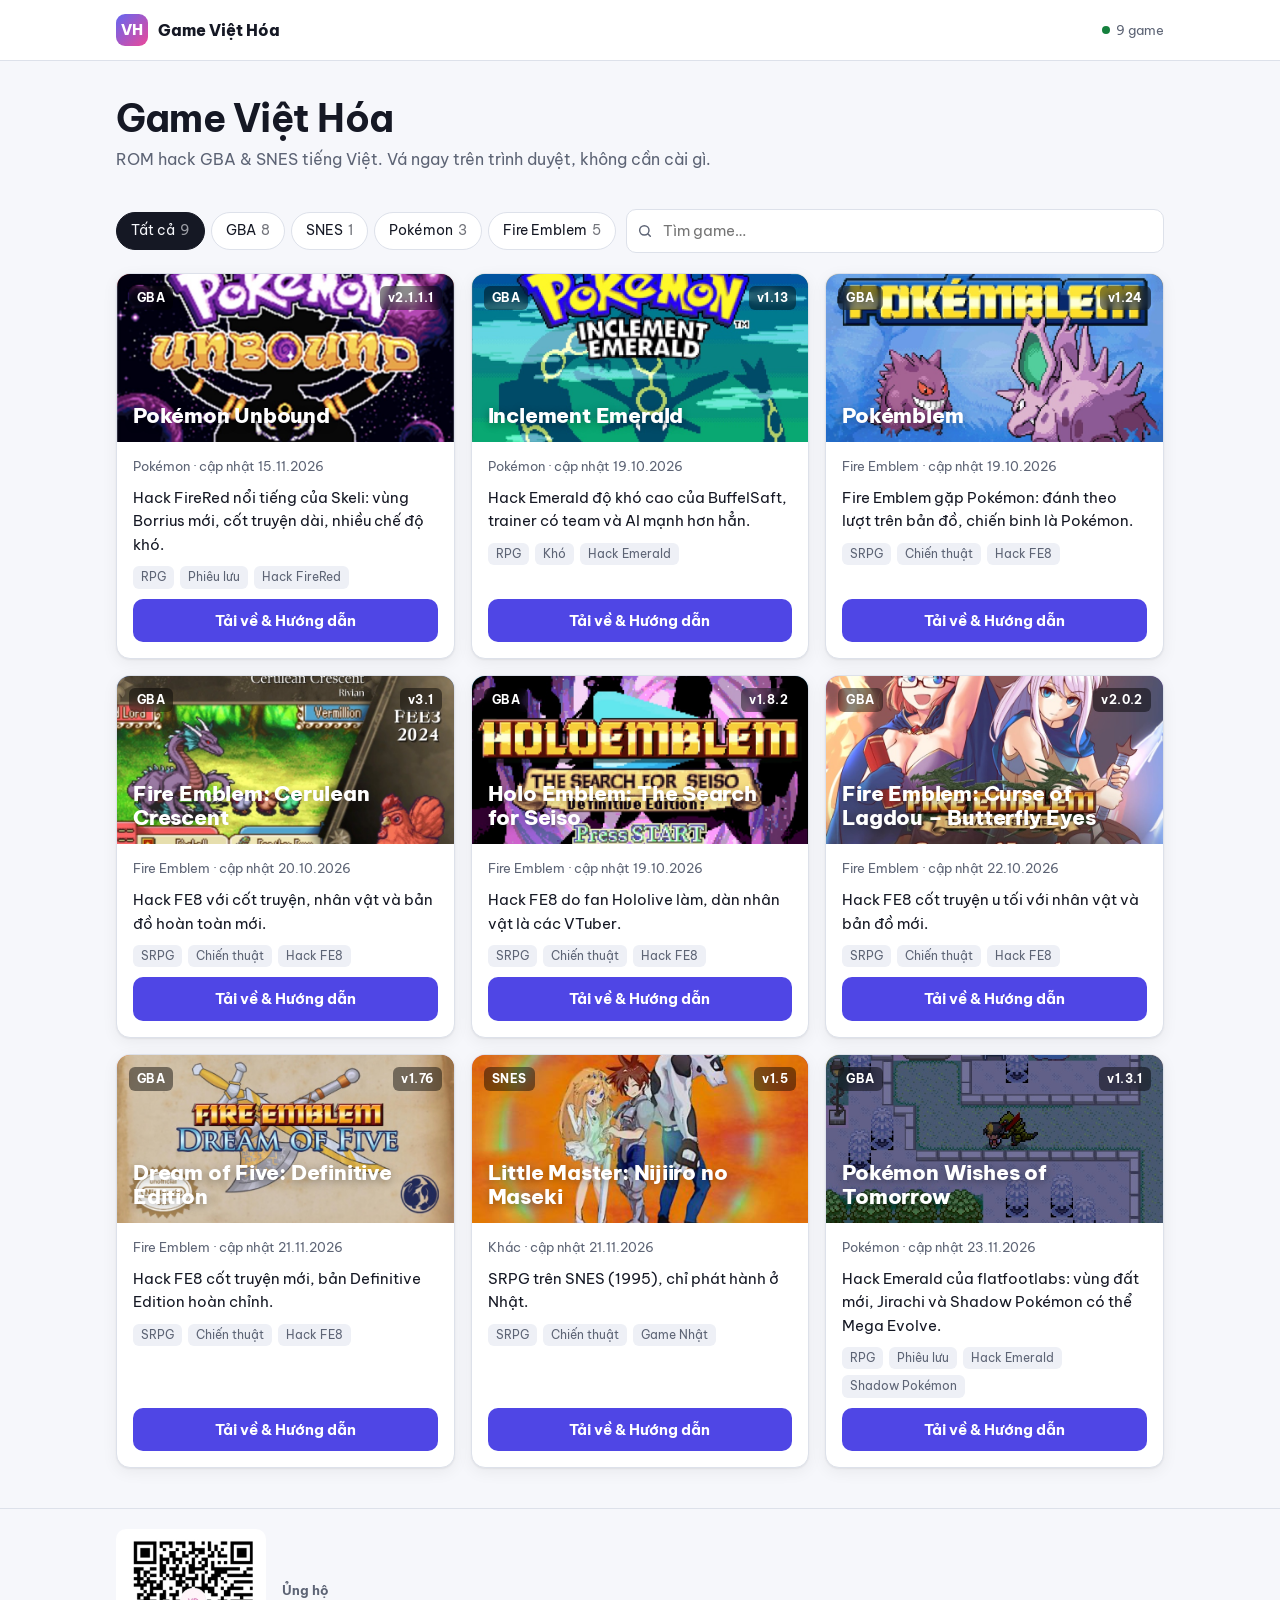
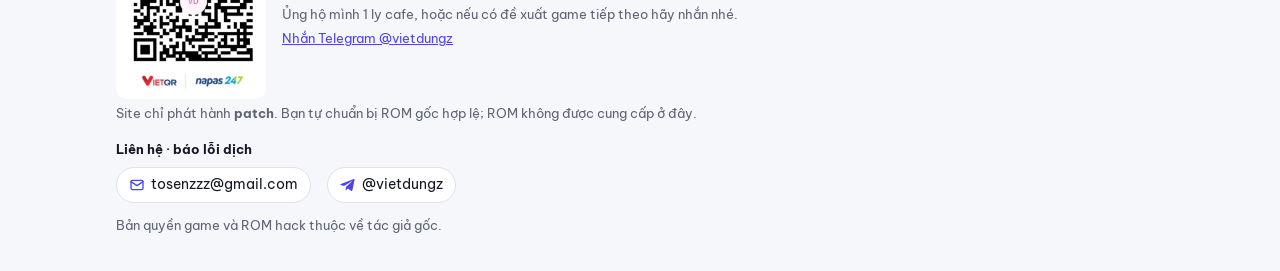
==== index.html @ 2514d807 "Wishes of Tomorrow: sửa crash (con trỏ dữ liệu bị repoint nhầm)" ====
<!doctype html>
<html lang="vi">
<head>
<meta charset="utf-8">
<meta name="viewport" content="width=device-width, initial-scale=1">
<title>Game Việt Hóa — ROM hack tiếng Việt</title>
<meta name="description" content="ROM hack GBA &amp; SNES tiếng Việt. Vá ngay trên trình duyệt, không cần cài gì.">
<meta property="og:title" content="Game Việt Hóa — ROM hack tiếng Việt">
<meta property="og:description" content="ROM hack GBA &amp; SNES tiếng Việt. Vá ngay trên trình duyệt, không cần cài gì.">
<link rel="preconnect" href="https://fonts.googleapis.com">
<link rel="preconnect" href="https://fonts.gstatic.com" crossorigin>
<link href="https://fonts.googleapis.com/css2?family=Be+Vietnam+Pro:wght@400;600;700;800&display=swap" rel="stylesheet">
<link rel="stylesheet" href="assets/style.css">
<link rel="icon" href="data:image/svg+xml,<svg xmlns='http://www.w3.org/2000/svg' viewBox='0 0 32 32'><rect width='32' height='32' rx='8' fill='%236366f1'/><text x='16' y='22' font-size='16' font-family='sans-serif' font-weight='800' fill='white' text-anchor='middle'>VH</text></svg>">
</head>
<body>
<header class="top"><div class="wrap">
  <a class="brand" href="./"><span class="logo">VH</span>Game Việt Hóa</a>
  <span class="spacer"></span>
  <span class="pill">9 game</span>
</div></header>
<main class="wrap">
<section class="hero"><h1>Game Việt Hóa</h1><p>ROM hack GBA &amp; SNES tiếng Việt. Vá ngay trên trình duyệt, không cần cài gì.</p></section>
<div class="bar-tools">
  <div class="tabs" role="tablist"><button class="tab" role="tab" data-filter="all">Tất cả <span>9</span></button><button class="tab" role="tab" data-filter="GBA">GBA <span>8</span></button><button class="tab" role="tab" data-filter="SNES">SNES <span>1</span></button><button class="tab" role="tab" data-filter="Pokémon">Pokémon <span>3</span></button><button class="tab" role="tab" data-filter="Fire Emblem">Fire Emblem <span>5</span></button></div>
  <label class="search"><svg width="16" height="16" viewBox="0 0 24 24" fill="none" stroke="currentColor" stroke-width="2.2" stroke-linecap="round"><circle cx="11" cy="11" r="7"/><path d="m20 20-3.5-3.5"/></svg><input id="q" type="search" placeholder="Tìm game…" aria-label="Tìm game"></label>
</div>
<div class="grid"><a class="card" href="game/pokemon-unbound/" data-group="GBA Pokémon" data-search="Pokémon Unbound Pokémon GBA RPG Phiêu lưu Hack FireRed">
  <div class="cover  has-img" style="--c1:#e8453c;--c2:#7a1f1b">
  <img src="assets/covers/pokemon-unbound.jpg" alt="" loading="lazy">
  <span class="badge">GBA</span><span class="badge r">v2.1.1.1</span>
  <div class="t">Pokémon Unbound</div>
</div>
  <div class="body">
    <div class="meta">Pokémon · cập nhật 15.11.2026</div>
    <p>Hack FireRed nổi tiếng của Skeli: vùng Borrius mới, cốt truyện dài, nhiều chế độ khó.</p>
    <div class="tags"><span>RPG</span><span>Phiêu lưu</span><span>Hack FireRed</span></div>
    <span class="btn">Tải về &amp; Hướng dẫn</span>
  </div>
</a>
<a class="card" href="game/inclement-emerald/" data-group="GBA Pokémon" data-search="Inclement Emerald Pokémon GBA RPG Khó Hack Emerald">
  <div class="cover  has-img" style="--c1:#2fa86b;--c2:#124a31">
  <img src="assets/covers/inclement-emerald.jpg" alt="" loading="lazy">
  <span class="badge">GBA</span><span class="badge r">v1.13</span>
  <div class="t">Inclement Emerald</div>
</div>
  <div class="body">
    <div class="meta">Pokémon · cập nhật 19.10.2026</div>
    <p>Hack Emerald độ khó cao của BuffelSaft, trainer có team và AI mạnh hơn hẳn.</p>
    <div class="tags"><span>RPG</span><span>Khó</span><span>Hack Emerald</span></div>
    <span class="btn">Tải về &amp; Hướng dẫn</span>
  </div>
</a>
<a class="card" href="game/pokemblem/" data-group="GBA Fire Emblem" data-search="Pokémblem Fire Emblem GBA SRPG Chiến thuật Hack FE8">
  <div class="cover  has-img" style="--c1:#f0b429;--c2:#7a4f00">
  <img src="assets/covers/pokemblem.jpg" alt="" loading="lazy">
  <span class="badge">GBA</span><span class="badge r">v1.24</span>
  <div class="t">Pokémblem</div>
</div>
  <div class="body">
    <div class="meta">Fire Emblem · cập nhật 19.10.2026</div>
    <p>Fire Emblem gặp Pokémon: đánh theo lượt trên bản đồ, chiến binh là Pokémon.</p>
    <div class="tags"><span>SRPG</span><span>Chiến thuật</span><span>Hack FE8</span></div>
    <span class="btn">Tải về &amp; Hướng dẫn</span>
  </div>
</a>
<a class="card" href="game/cerulean-crescent/" data-group="GBA Fire Emblem" data-search="Fire Emblem: Cerulean Crescent Fire Emblem GBA SRPG Chiến thuật Hack FE8">
  <div class="cover  has-img" style="--c1:#3b82f6;--c2:#16316b">
  <img src="assets/covers/cerulean-crescent.jpg" alt="" loading="lazy">
  <span class="badge">GBA</span><span class="badge r">v3.1</span>
  <div class="t">Fire Emblem: Cerulean Crescent</div>
</div>
  <div class="body">
    <div class="meta">Fire Emblem · cập nhật 20.10.2026</div>
    <p>Hack FE8 với cốt truyện, nhân vật và bản đồ hoàn toàn mới.</p>
    <div class="tags"><span>SRPG</span><span>Chiến thuật</span><span>Hack FE8</span></div>
    <span class="btn">Tải về &amp; Hướng dẫn</span>
  </div>
</a>
<a class="card" href="game/holo-emblem/" data-group="GBA Fire Emblem" data-search="Holo Emblem: The Search for Seiso Fire Emblem GBA SRPG Chiến thuật Hack FE8">
  <div class="cover  has-img" style="--c1:#38bdf8;--c2:#0e4a66">
  <img src="assets/covers/holo-emblem.jpg" alt="" loading="lazy">
  <span class="badge">GBA</span><span class="badge r">v1.8.2</span>
  <div class="t">Holo Emblem: The Search for Seiso</div>
</div>
  <div class="body">
    <div class="meta">Fire Emblem · cập nhật 19.10.2026</div>
    <p>Hack FE8 do fan Hololive làm, dàn nhân vật là các VTuber.</p>
    <div class="tags"><span>SRPG</span><span>Chiến thuật</span><span>Hack FE8</span></div>
    <span class="btn">Tải về &amp; Hướng dẫn</span>
  </div>
</a>
<a class="card" href="game/curse-of-lagdou/" data-group="GBA Fire Emblem" data-search="Fire Emblem: Curse of Lagdou – Butterfly Eyes Fire Emblem GBA SRPG Chiến thuật Hack FE8">
  <div class="cover  has-img" style="--c1:#a855f7;--c2:#45156b">
  <img src="assets/covers/curse-of-lagdou.jpg" alt="" loading="lazy">
  <span class="badge">GBA</span><span class="badge r">v2.0.2</span>
  <div class="t">Fire Emblem: Curse of Lagdou – Butterfly Eyes</div>
</div>
  <div class="body">
    <div class="meta">Fire Emblem · cập nhật 22.10.2026</div>
    <p>Hack FE8 cốt truyện u tối với nhân vật và bản đồ mới.</p>
    <div class="tags"><span>SRPG</span><span>Chiến thuật</span><span>Hack FE8</span></div>
    <span class="btn">Tải về &amp; Hướng dẫn</span>
  </div>
</a>
<a class="card" href="game/dream-of-five/" data-group="GBA Fire Emblem" data-search="Dream of Five: Definitive Edition Fire Emblem GBA SRPG Chiến thuật Hack FE8">
  <div class="cover  has-img" style="--c1:#f97316;--c2:#6b2a06">
  <img src="assets/covers/dream-of-five.jpg" alt="" loading="lazy">
  <span class="badge">GBA</span><span class="badge r">v1.76</span>
  <div class="t">Dream of Five: Definitive Edition</div>
</div>
  <div class="body">
    <div class="meta">Fire Emblem · cập nhật 21.11.2026</div>
    <p>Hack FE8 cốt truyện mới, bản Definitive Edition hoàn chỉnh.</p>
    <div class="tags"><span>SRPG</span><span>Chiến thuật</span><span>Hack FE8</span></div>
    <span class="btn">Tải về &amp; Hướng dẫn</span>
  </div>
</a>
<a class="card" href="game/little-master/" data-group="SNES Khác" data-search="Little Master: Nijiiro no Maseki Khác SNES SRPG Chiến thuật Game Nhật">
  <div class="cover  has-img" style="--c1:#ec4899;--c2:#6b1640">
  <img src="assets/covers/little-master.jpg" alt="" loading="lazy">
  <span class="badge">SNES</span><span class="badge r">v1.5</span>
  <div class="t">Little Master: Nijiiro no Maseki</div>
</div>
  <div class="body">
    <div class="meta">Khác · cập nhật 21.11.2026</div>
    <p>SRPG trên SNES (1995), chỉ phát hành ở Nhật.</p>
    <div class="tags"><span>SRPG</span><span>Chiến thuật</span><span>Game Nhật</span></div>
    <span class="btn">Tải về &amp; Hướng dẫn</span>
  </div>
</a>
<a class="card" href="game/wishes-of-tomorrow/" data-group="GBA Pokémon" data-search="Pokémon Wishes of Tomorrow Pokémon GBA RPG Phiêu lưu Hack Emerald Shadow Pokémon">
  <div class="cover  has-img" style="--c1:#f5b301;--c2:#4b2a7a">
  <img src="assets/covers/wishes-of-tomorrow.jpg" alt="" loading="lazy">
  <span class="badge">GBA</span><span class="badge r">v1.3.1</span>
  <div class="t">Pokémon Wishes of Tomorrow</div>
</div>
  <div class="body">
    <div class="meta">Pokémon · cập nhật 23.11.2026</div>
    <p>Hack Emerald của flatfootlabs: vùng đất mới, Jirachi và Shadow Pokémon có thể Mega Evolve.</p>
    <div class="tags"><span>RPG</span><span>Phiêu lưu</span><span>Hack Emerald</span><span>Shadow Pokémon</span></div>
    <span class="btn">Tải về &amp; Hướng dẫn</span>
  </div>
</a></div>
<p id="empty" hidden>Không có game nào khớp.</p>
</main>
<footer><div class="wrap">
  <div class="donate "><img src="assets/qr.png" alt="Mã QR ủng hộ"><div><p><b>Ủng hộ</b></p><p>Ủng hộ mình 1 ly cafe, hoặc nếu có đề xuất game tiếp theo hãy nhắn nhé.</p><p><a href="https://t.me/vietdungz" target="_blank" rel="noopener">Nhắn Telegram @vietdungz</a></p></div></div>
  <p>Site chỉ phát hành <b>patch</b>. Bạn tự chuẩn bị ROM gốc hợp lệ; ROM không được cung cấp ở đây.</p>
  <div class="contact"><b>Liên hệ · báo lỗi dịch</b>
    <a href="mailto:tosenzzz@gmail.com"><svg width="16" height="16" viewBox="0 0 24 24" fill="none" stroke="currentColor" stroke-width="2" stroke-linecap="round" stroke-linejoin="round"><rect x="3" y="5" width="18" height="14" rx="2"/><path d="m3 7 9 6 9-6"/></svg>tosenzzz@gmail.com</a>
    <a href="https://t.me/vietdungz" target="_blank" rel="noopener"><svg width="16" height="16" viewBox="0 0 24 24" fill="currentColor"><path d="M21.9 4.3 18.6 20c-.2 1.1-.9 1.4-1.8.9l-5-3.7-2.4 2.3c-.3.3-.5.5-1 .5l.4-5.1 9.3-8.4c.4-.4-.1-.6-.6-.2L6 13.5 1.1 12c-1.1-.3-1.1-1.1.2-1.6L20.6 3c.9-.3 1.7.2 1.3 1.3z"/></svg>@vietdungz</a>
  </div>
  <p>Bản quyền game và ROM hack thuộc về tác giả gốc.</p>
</div></footer>
<script src="assets/home.js"></script>
</body>
</html>
---- assets/style.css ----
:root {
  --bg: #f6f7fb; --surface: #ffffff; --surface-2: #eef0f6; --text: #151824; --muted: #5d6475;
  --line: #dde1ea; --accent: #4f46e5; --accent-text: #ffffff; --ok: #15803d; --err: #b91c1c;
  --shadow: 0 1px 2px rgb(0 0 0 / .06), 0 4px 16px rgb(0 0 0 / .06);
  color-scheme: light;
}
@media (prefers-color-scheme: dark) {
  :root:not([data-theme="light"]) {
    --bg: #0e1016; --surface: #171a23; --surface-2: #1f2330; --text: #e9ebf2; --muted: #9aa1b2;
    --line: #2a2f3d; --accent: #818cf8; --accent-text: #0e1016; --ok: #4ade80; --err: #f87171;
    --shadow: 0 1px 2px rgb(0 0 0 / .4), 0 6px 20px rgb(0 0 0 / .3);
    color-scheme: dark;
  }
}
:root[data-theme="dark"] {
  --bg: #0e1016; --surface: #171a23; --surface-2: #1f2330; --text: #e9ebf2; --muted: #9aa1b2;
  --line: #2a2f3d; --accent: #818cf8; --accent-text: #0e1016; --ok: #4ade80; --err: #f87171;
  --shadow: 0 1px 2px rgb(0 0 0 / .4), 0 6px 20px rgb(0 0 0 / .3);
  color-scheme: dark;
}

* { box-sizing: border-box; }
html { -webkit-text-size-adjust: 100%; }
body {
  margin: 0; background: var(--bg); color: var(--text);
  font: 16px/1.55 "Be Vietnam Pro", system-ui, -apple-system, "Segoe UI", Roboto, sans-serif;
}
a { color: var(--accent); }
code { font: .85em ui-monospace, SFMono-Regular, Menlo, monospace; background: var(--surface-2); padding: .1em .35em; border-radius: 4px; word-break: break-all; }
.wrap { max-width: 1080px; margin: 0 auto; padding: 0 16px; }

/* Header */
.top { border-bottom: 1px solid var(--line); background: var(--surface); }
.top .wrap { display: flex; align-items: center; gap: 12px; min-height: 60px; }
.brand { display: flex; align-items: center; gap: 10px; color: var(--text); text-decoration: none; font-weight: 800; letter-spacing: -.01em; }
.logo { width: 32px; height: 32px; border-radius: 9px; background: linear-gradient(135deg, #6366f1, #ec4899); display: grid; place-items: center; color: #fff; font-size: 15px; font-weight: 800; }
.top .spacer { flex: 1; }
.pill { display: inline-flex; align-items: center; gap: 6px; font-size: 13px; color: var(--muted); }
.pill::before { content: ""; width: 8px; height: 8px; border-radius: 50%; background: var(--ok); }

/* Hero */
.hero { padding: 36px 0 20px; }
.hero h1 { margin: 0 0 6px; font-size: clamp(26px, 5vw, 38px); line-height: 1.15; letter-spacing: -.02em; }
.hero p { margin: 0; color: var(--muted); max-width: 640px; }

/* Toolbar */
.bar-tools { display: flex; flex-wrap: wrap; gap: 10px; align-items: center; margin: 18px 0 20px; }
.tabs { display: flex; gap: 6px; flex-wrap: wrap; }
.tab {
  border: 1px solid var(--line); background: var(--surface); color: var(--text);
  padding: 7px 14px; border-radius: 999px; font: inherit; font-size: 14px; cursor: pointer;
}
.tab[aria-selected="true"] { background: var(--text); color: var(--bg); border-color: var(--text); }
.tab span { opacity: .6; margin-left: 2px; }
.search { flex: 1 1 220px; position: relative; }
.search input {
  width: 100%; border: 1px solid var(--line); background: var(--surface); color: var(--text);
  padding: 9px 12px 9px 36px; border-radius: 10px; font: inherit; font-size: 15px;
}
.search svg { position: absolute; left: 11px; top: 50%; transform: translateY(-50%); color: var(--muted); }

/* Grid */
.grid { display: grid; grid-template-columns: repeat(auto-fill, minmax(290px, 1fr)); gap: 16px; padding-bottom: 40px; }
.card {
  display: flex; flex-direction: column; background: var(--surface); border: 1px solid var(--line);
  border-radius: 14px; overflow: hidden; box-shadow: var(--shadow); color: inherit; text-decoration: none;
  transition: transform .15s ease, box-shadow .15s ease;
}
.card:hover { transform: translateY(-2px); }
.card[hidden] { display: none; }
.cover {
  position: relative; aspect-ratio: 16 / 8; padding: 14px 16px; display: flex; flex-direction: column; justify-content: flex-end;
  background: linear-gradient(135deg, var(--c1), var(--c2)); color: #fff; overflow: hidden;
}
.cover::before {
  content: ""; position: absolute; inset: 0; opacity: .14;
  background-image: linear-gradient(#fff 1px, transparent 1px), linear-gradient(90deg, #fff 1px, transparent 1px);
  background-size: 8px 8px;
}
.cover img { position: absolute; inset: 0; width: 100%; height: 100%; object-fit: cover; }
.cover.has-img::after { content: ""; position: absolute; inset: 0; background: linear-gradient(transparent 40%, rgb(0 0 0 / .7)); }
.cover > * { position: relative; z-index: 1; }
.cover .t { font-size: 21px; font-weight: 800; line-height: 1.15; text-shadow: 0 2px 8px rgb(0 0 0 / .35); letter-spacing: -.01em; }
.badge {
  position: absolute; z-index: 1; top: 12px; left: 12px; font-size: 12px; font-weight: 700; letter-spacing: .04em;
  background: rgb(0 0 0 / .45); color: #fff; padding: 3px 8px; border-radius: 6px; backdrop-filter: blur(4px);
}
.badge.r { left: auto; right: 12px; }
.body { padding: 14px 16px 16px; display: flex; flex-direction: column; gap: 10px; flex: 1; }
.meta { font-size: 13px; color: var(--muted); }
.body p { margin: 0; font-size: 15px; }
.tags { display: flex; flex-wrap: wrap; gap: 6px; }
.tags span { font-size: 12px; background: var(--surface-2); color: var(--muted); padding: 2px 8px; border-radius: 6px; }
.btn {
  display: inline-flex; align-items: center; justify-content: center; gap: 6px; margin-top: auto;
  background: var(--accent); color: var(--accent-text); text-decoration: none; font-weight: 700; font-size: 15px;
  padding: 10px 14px; border-radius: 10px; border: 0; cursor: pointer;
}
.btn.ghost { background: var(--surface-2); color: var(--text); }
#empty { color: var(--muted); text-align: center; padding: 40px 0; }

/* Detail */
.back { display: inline-block; margin: 20px 0 12px; color: var(--muted); text-decoration: none; font-size: 14px; }
.detail-cover { border-radius: 16px; aspect-ratio: auto; min-height: 180px; padding: 22px; }
.detail-cover .t { font-size: clamp(24px, 5vw, 36px); }
.detail-cover .v { opacity: .85; margin-top: 4px; }
.cols { display: grid; grid-template-columns: minmax(0, 1fr) 340px; gap: 20px; margin: 20px 0 48px; align-items: start; }
@media (max-width: 860px) {
  /* Mobile: một cột, "Vá ngay trên web" đứng ngay sau "Giới thiệu" */
  .cols { grid-template-columns: minmax(0, 1fr); gap: 16px; }
  .cols > div, .cols > aside { display: contents; }
  .cols .panel + .panel { margin-top: 0; }
  .cols > div > .panel:nth-child(1) { order: 1; }
  .cols > aside > #patcher { order: 2; }
  .cols > aside > .donate-panel { order: 3; }
  .cols > div > .panel:nth-child(2) { order: 4; }
  .cols > div > .panel:nth-child(3) { order: 5; }
  .cols > aside > .panel:last-child { order: 6; }
}
.panel { background: var(--surface); border: 1px solid var(--line); border-radius: 14px; padding: 18px; box-shadow: var(--shadow); }
.panel + .panel { margin-top: 16px; }
.panel h2 { margin: 0 0 10px; font-size: 18px; }
.panel p { margin: 0 0 10px; }
.panel ol, .panel ul { margin: 0; padding-left: 20px; }
.panel li + li { margin-top: 6px; }
.file { border-top: 1px solid var(--line); padding: 12px 0; display: grid; gap: 4px; }
.file:first-of-type { border-top: 0; padding-top: 0; }
.file .n { font-weight: 700; word-break: break-word; }
.file .d { font-size: 13px; color: var(--muted); }
.file a.dl { justify-self: start; margin-top: 4px; font-size: 14px; padding: 7px 12px; }
.facts { display: grid; grid-template-columns: auto 1fr; gap: 6px 12px; font-size: 14px; }
.facts dt { color: var(--muted); }
.facts dd { margin: 0; }

/* Patcher */
#patcher .drop {
  display: block; border: 2px dashed var(--line); border-radius: 12px; padding: 22px 14px; text-align: center; cursor: pointer;
  background: var(--surface-2); transition: border-color .15s;
}
#patcher .drop.over, #patcher .drop:hover { border-color: var(--accent); }
#patcher .drop b { display: block; font-size: 16px; }
#patcher .drop small { color: var(--muted); }
#patcher input { position: absolute; width: 1px; height: 1px; opacity: 0; }
#patcher.busy .drop { pointer-events: none; opacity: .6; }
#patcher .bar { height: 6px; background: var(--surface-2); border-radius: 3px; margin: 12px 0; overflow: hidden; }
#patcher .bar > i { display: block; height: 100%; width: 0; background: var(--accent); transition: width .2s; }
#patcher .status { font-size: 14px; color: var(--muted); }
#patcher .status.ok { color: var(--ok); }
#patcher .status.err { color: var(--err); }
#patcher .status .btn { margin-top: 10px; font-size: 14px; }

footer { border-top: 1px solid var(--line); color: var(--muted); font-size: 13px; padding: 20px 0 32px; }
footer p { margin: 4px 0; }
.donate { display: flex; gap: 16px; align-items: center; flex-wrap: wrap; }
.donate img { width: 150px; height: auto; border-radius: 10px; background: #fff; padding: 4px; }

/* Mobile: trang chủ 2 cột */
@media (max-width: 600px) {
  .grid { grid-template-columns: repeat(2, minmax(0, 1fr)); gap: 10px; }
  .card { border-radius: 12px; }
  .grid .cover { aspect-ratio: 4 / 3; padding: 10px; }
  .grid .cover .t { font-size: 15px; }
  .grid .badge { top: 8px; left: 8px; font-size: 10px; padding: 2px 6px; }
  .grid .badge.r { left: auto; right: 8px; }
  .grid .body { padding: 10px; gap: 6px; }
  .grid .meta { font-size: 11px; }
  .grid .body p { font-size: 13px; line-height: 1.4; display: -webkit-box; -webkit-line-clamp: 3; -webkit-box-orient: vertical; overflow: hidden; }
  .grid .tags { display: none; }
  .grid .btn { font-size: 13px; padding: 8px 6px; }
  .hero { padding: 24px 0 12px; }
}

/* Mobile: chữ ủng hộ đứng thành cột bên phải QR */
@media (max-width: 600px) {
  .donate { flex-wrap: nowrap; gap: 12px; align-items: center; }
  .donate img { width: 110px; flex-shrink: 0; }
  .donate > div { min-width: 0; }
}

.contact { display: flex; flex-wrap: wrap; align-items: center; gap: 8px 16px; margin: 16px 0 12px; }
.contact b { color: var(--text); width: 100%; }
.contact a { display: inline-flex; align-items: center; gap: 6px; text-decoration: none; color: var(--text); background: var(--surface); border: 1px solid var(--line); padding: 6px 12px; border-radius: 999px; font-size: 14px; }
.contact a svg { color: var(--accent); flex-shrink: 0; }

.donate-panel .donate { gap: 12px; flex-wrap: nowrap; }
.donate-panel .donate img { width: 110px; flex-shrink: 0; }
.donate-panel .donate p { margin: 0 0 6px; font-size: 14px; }
.donate-panel .donate > div { min-width: 0; }
.panel h3.sub { font-size: 15px; margin: 16px 0 8px; }

/* Giới thiệu: 5 dòng + Xem thêm */
.about { --lh: 1.6em; line-height: var(--lh); }
.about p { margin: 0 0 10px; }
.about p:last-child { margin-bottom: 0; }
.about.clamp { max-height: calc(var(--lh) * 5); overflow: hidden; position: relative; }
.about.clamp::after { content: ""; position: absolute; left: 0; right: 0; bottom: 0; height: var(--lh); background: linear-gradient(transparent, var(--surface)); }
.more { background: none; border: 0; padding: 4px 0; margin: 4px 0 10px; color: var(--accent); font: inherit; font-weight: 700; font-size: 14px; cursor: pointer; }
.more[hidden] { display: none; }
.about:not(.clamp) + .more { margin-top: 8px; }
.panel .src { font-size: 13px; color: var(--muted); margin: 10px 0 0; }
.detail-cover.has-img::after { background: linear-gradient(rgb(0 0 0 / .15), rgb(0 0 0 / .78)); }
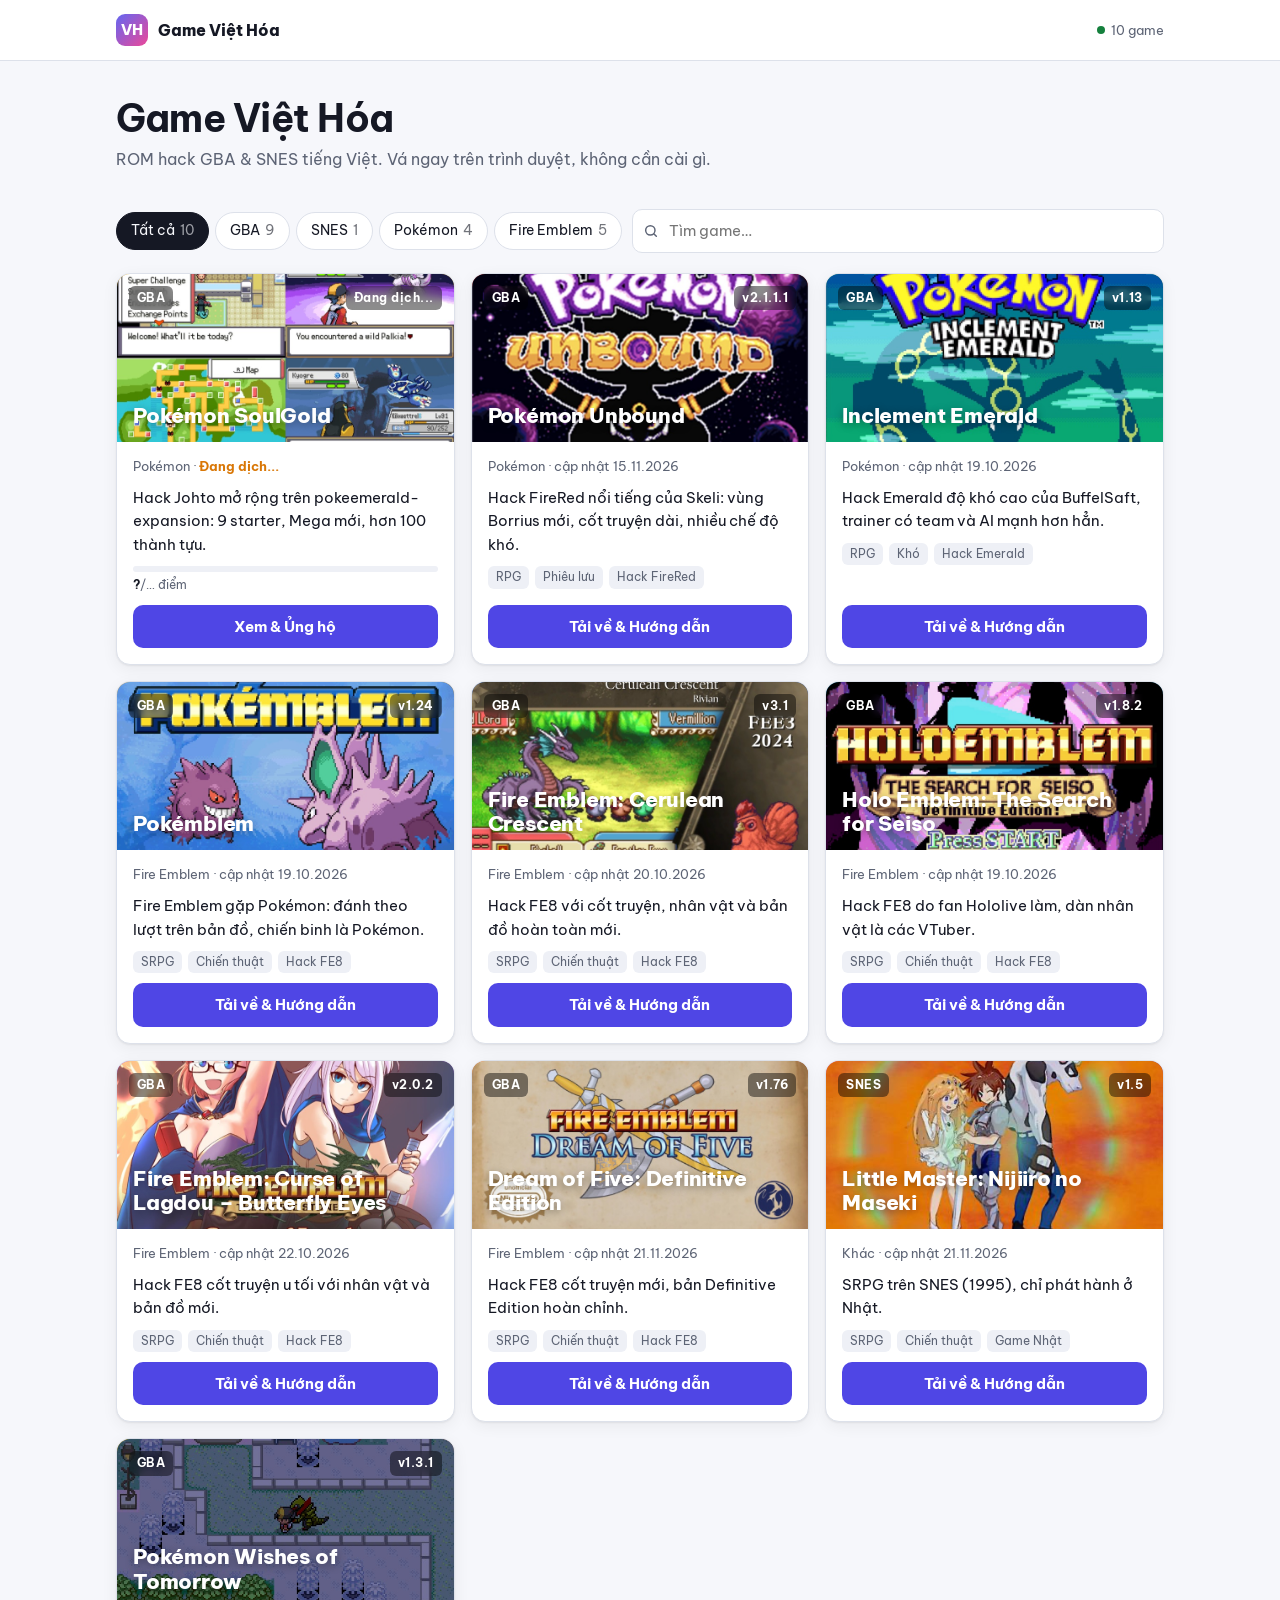
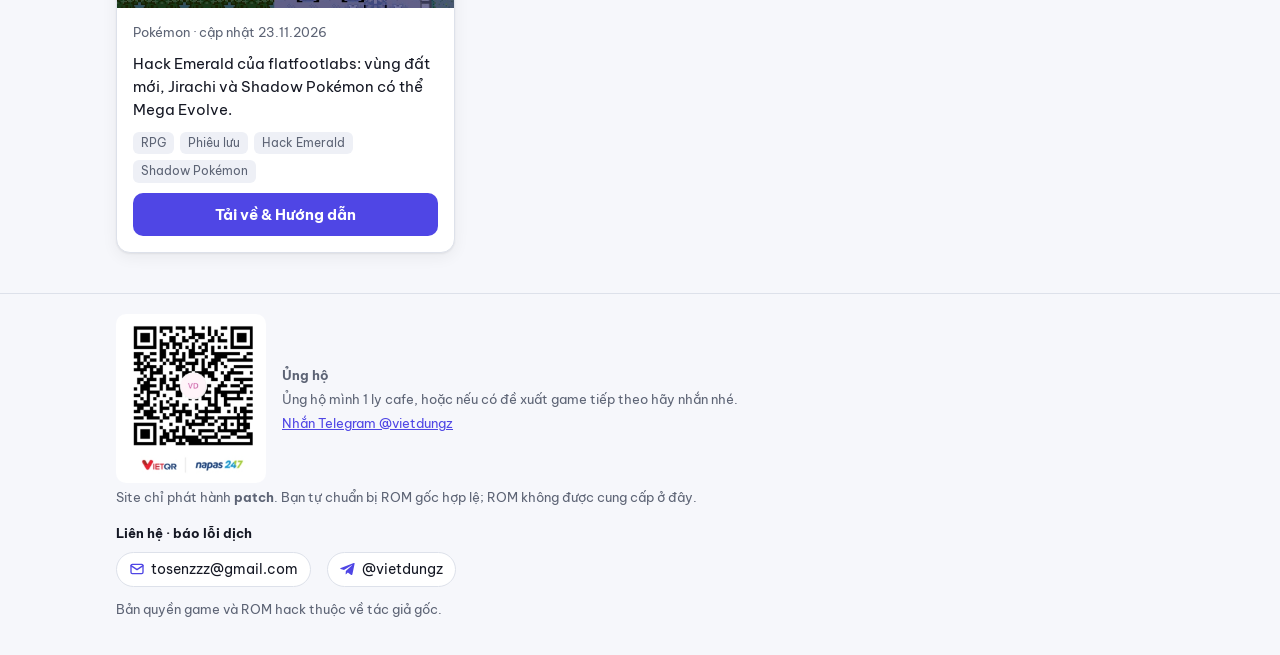
==== commit e694105a: "Thêm SoulGold (Đang dịch) + điểm quyên góp, admin ?key=" ====
--- a/index.html
+++ b/index.html
@@ -17,15 +17,40 @@
 <header class="top"><div class="wrap">
   <a class="brand" href="./"><span class="logo">VH</span>Game Việt Hóa</a>
   <span class="spacer"></span>
-  <span class="pill">9 game</span>
+  <span class="pill">10 game</span>
 </div></header>
 <main class="wrap">
 <section class="hero"><h1>Game Việt Hóa</h1><p>ROM hack GBA &amp; SNES tiếng Việt. Vá ngay trên trình duyệt, không cần cài gì.</p></section>
 <div class="bar-tools">
-  <div class="tabs" role="tablist"><button class="tab" role="tab" data-filter="all">Tất cả <span>9</span></button><button class="tab" role="tab" data-filter="GBA">GBA <span>8</span></button><button class="tab" role="tab" data-filter="SNES">SNES <span>1</span></button><button class="tab" role="tab" data-filter="Pokémon">Pokémon <span>3</span></button><button class="tab" role="tab" data-filter="Fire Emblem">Fire Emblem <span>5</span></button></div>
+  <div class="tabs" role="tablist"><button class="tab" role="tab" data-filter="all">Tất cả <span>10</span></button><button class="tab" role="tab" data-filter="GBA">GBA <span>9</span></button><button class="tab" role="tab" data-filter="SNES">SNES <span>1</span></button><button class="tab" role="tab" data-filter="Pokémon">Pokémon <span>4</span></button><button class="tab" role="tab" data-filter="Fire Emblem">Fire Emblem <span>5</span></button></div>
   <label class="search"><svg width="16" height="16" viewBox="0 0 24 24" fill="none" stroke="currentColor" stroke-width="2.2" stroke-linecap="round"><circle cx="11" cy="11" r="7"/><path d="m20 20-3.5-3.5"/></svg><input id="q" type="search" placeholder="Tìm game…" aria-label="Tìm game"></label>
 </div>
-<div class="grid"><a class="card" href="game/pokemon-unbound/" data-group="GBA Pokémon" data-search="Pokémon Unbound Pokémon GBA RPG Phiêu lưu Hack FireRed">
+<section class="panel admin-panel admin-only" hidden>
+  <h2>Admin <button class="more" type="button" data-admin-logout>Thoát</button></h2>
+  <form class="fund-admin" data-fund-admin="https://test-api.dppaint.com.vn/api/game/v1/viethoa/soulgold/points" hidden>
+  <label><span>Cộng điểm Pokémon SoulGold</span><input type="number" step="1" inputmode="numeric" placeholder="VD: 50 (âm để trừ)" required></label>
+  <button class="btn" type="submit">Cộng điểm</button>
+  <p class="msg"></p>
+</form>
+</section>
+<div class="grid"><a class="card" href="game/soulgold/" data-group="GBA Pokémon" data-search="Pokémon SoulGold Pokémon GBA RPG Johto Hack Emerald">
+  <div class="cover  has-img" style="--c1:#d4a017;--c2:#6b4b00">
+  <img src="assets/covers/soulgold.jpg" alt="" loading="lazy">
+  <span class="badge">GBA</span><span class="badge r">Đang dịch...</span>
+  <div class="t">Pokémon SoulGold</div>
+</div>
+  <div class="body">
+    <div class="meta">Pokémon · <span class="st">Đang dịch...</span></div>
+    <p>Hack Johto mở rộng trên pokeemerald-expansion: 9 starter, Mega mới, hơn 100 thành tựu.</p>
+    <div class="fund mini loading" data-fund="https://test-api.dppaint.com.vn/api/game/v1/viethoa/soulgold/points">
+  
+  <div class="fbar"><i></i></div>
+  <div class="ftext"><b data-f="current">…</b>/<span data-f="target">…</span> điểm</div>
+</div>
+    <span class="btn">Xem &amp; Ủng hộ</span>
+  </div>
+</a>
+<a class="card" href="game/pokemon-unbound/" data-group="GBA Pokémon" data-search="Pokémon Unbound Pokémon GBA RPG Phiêu lưu Hack FireRed">
   <div class="cover  has-img" style="--c1:#e8453c;--c2:#7a1f1b">
   <img src="assets/covers/pokemon-unbound.jpg" alt="" loading="lazy">
   <span class="badge">GBA</span><span class="badge r">v2.1.1.1</span>
@@ -154,5 +179,6 @@
   <p>Bản quyền game và ROM hack thuộc về tác giả gốc.</p>
 </div></footer>
 <script src="assets/home.js"></script>
+<script src="assets/funding.js"></script>
 </body>
 </html>
--- a/assets/style.css
+++ b/assets/style.css
@@ -199,3 +199,35 @@
 .about:not(.clamp) + .more { margin-top: 8px; }
 .panel .src { font-size: 13px; color: var(--muted); margin: 10px 0 0; }
 .detail-cover.has-img::after { background: linear-gradient(rgb(0 0 0 / .15), rgb(0 0 0 / .78)); }
+
+/* Quyên góp */
+.fund .fbar { height: 10px; background: var(--surface-2); border-radius: 5px; overflow: hidden; }
+.fund .fbar i { display: block; height: 100%; width: 0; border-radius: 5px; background: linear-gradient(90deg, #f59e0b, #ef4444); transition: width .6s ease; }
+.fund.done .fbar i { background: var(--ok); }
+.fund.loading .fbar i { width: 30%; opacity: .35; animation: fundpulse 1.2s ease-in-out infinite alternate; }
+@keyframes fundpulse { to { opacity: .8; } }
+.fund .fnum { display: flex; align-items: baseline; gap: 6px; margin-bottom: 8px; }
+.fund .fnum b { font-size: 30px; line-height: 1; letter-spacing: -.02em; }
+.fund .fnum span { color: var(--muted); }
+.fund .fnum em { margin-left: auto; font-style: normal; font-weight: 700; color: var(--accent); }
+.fund .facts { margin-top: 12px; }
+.fund.mini .fbar { height: 6px; }
+.fund.mini .ftext { font-size: 12px; color: var(--muted); margin-top: 4px; }
+.fund.mini .ftext b { color: var(--text); }
+.fnote { font-size: 14px; color: var(--muted); margin: 12px 0 0 !important; }
+.meta .st { color: #d97706; font-weight: 700; }
+.fund-admin { display: grid; gap: 8px; margin-top: 14px; padding-top: 14px; border-top: 1px dashed var(--line); }
+.fund-admin[hidden] { display: none; }
+.fund-admin label { display: grid; gap: 4px; font-size: 14px; font-weight: 600; }
+.fund-admin input { border: 1px solid var(--line); background: var(--surface); color: var(--text); padding: 9px 12px; border-radius: 10px; font: inherit; }
+.fund-admin .btn { margin-top: 0; }
+.fund-admin.busy { opacity: .6; pointer-events: none; }
+.fund-admin .msg { margin: 0; font-size: 13px; }
+.fund-admin .msg.ok { color: var(--ok); }
+.fund-admin .msg.err { color: var(--err); }
+.admin-panel { margin-bottom: 16px; border-color: #f59e0b; }
+.admin-panel[hidden] { display: none; }
+.admin-panel h2 { display: flex; align-items: center; justify-content: space-between; }
+.admin-panel h2 .more { margin: 0; }
+.admin-panel .fund-admin:first-of-type { border-top: 0; margin-top: 0; padding-top: 0; }
+@media (max-width: 860px) { .cols > aside > #funding { order: 2; } }
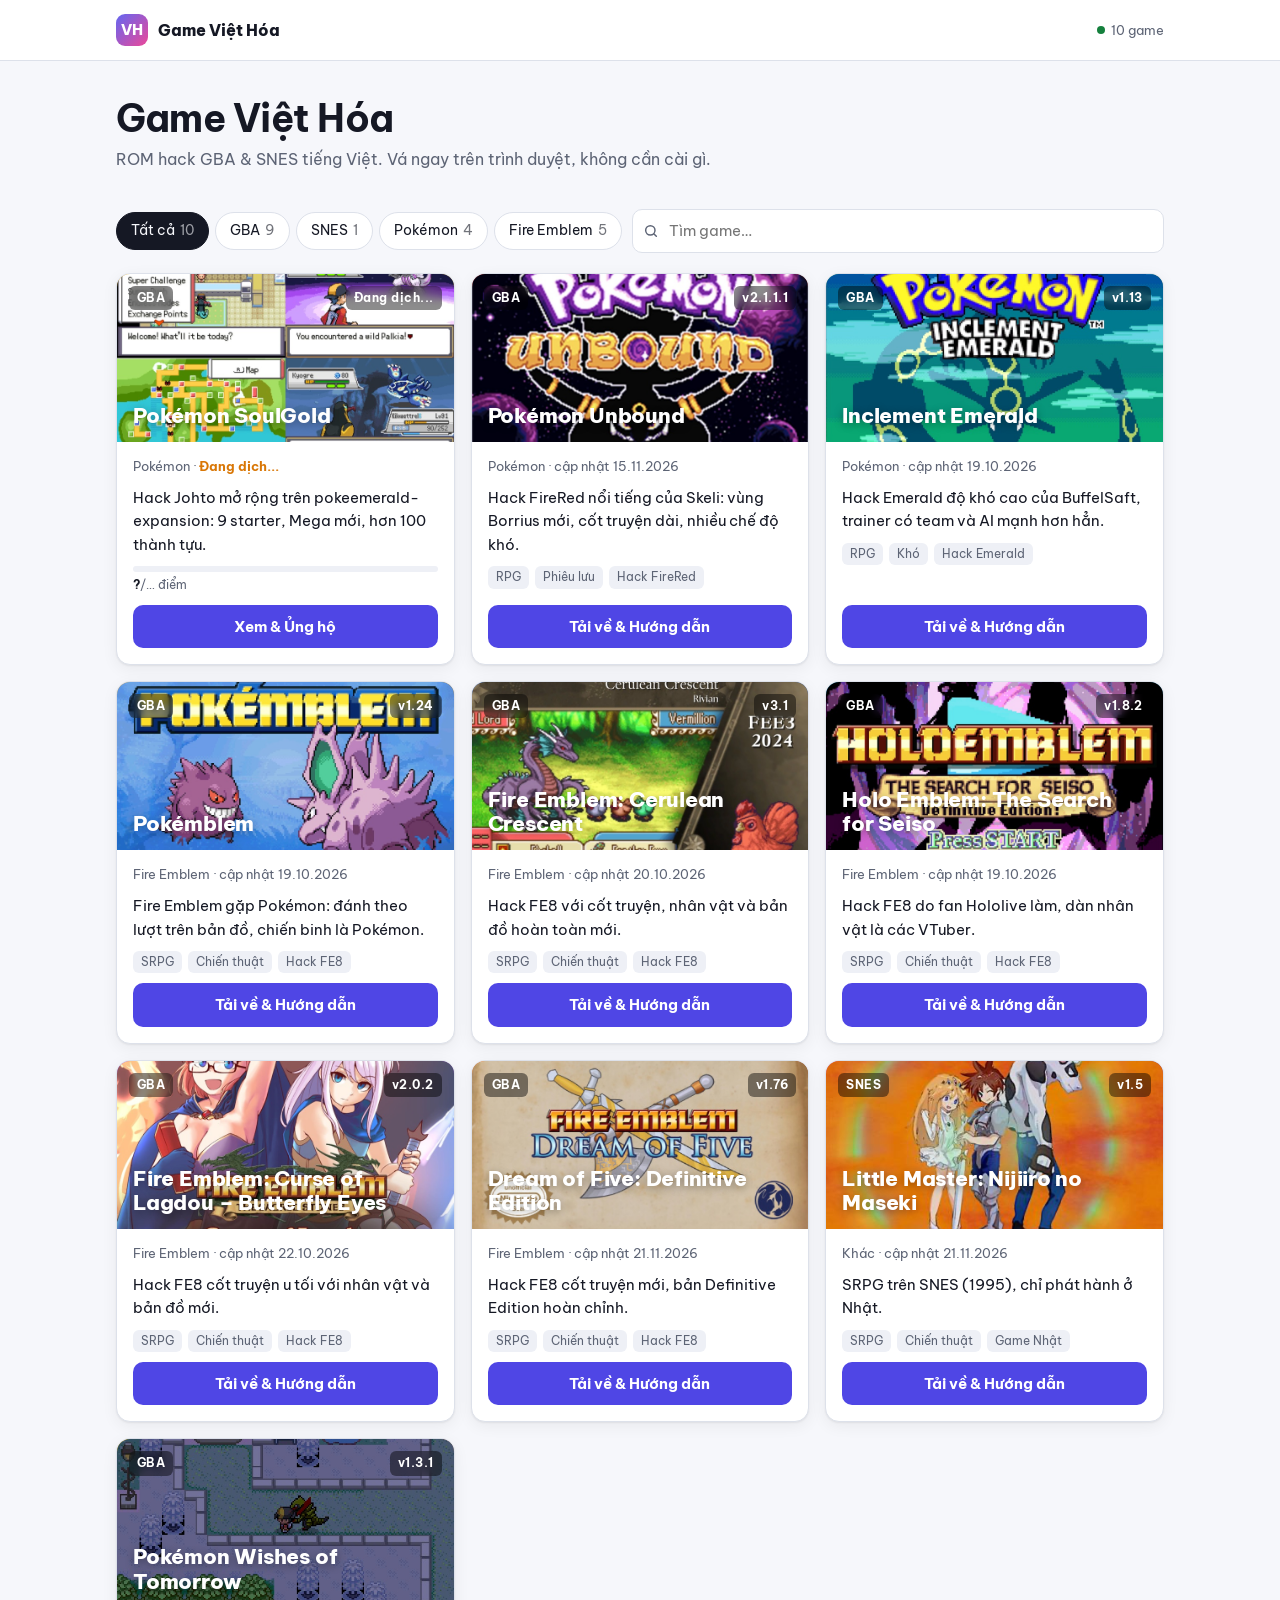
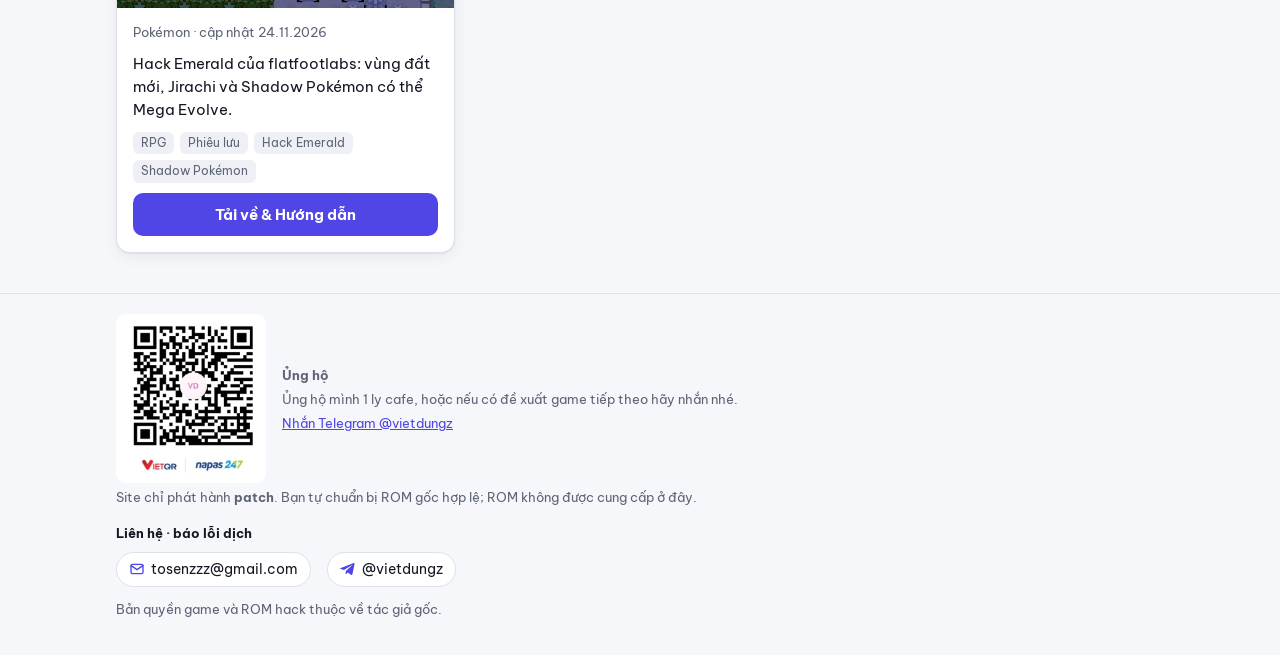
==== commit 339ff134: "Wishes of Tomorrow: sửa lỗi giải nén sprite (Mewtwo…)" ====
--- a/index.html
+++ b/index.html
@@ -161,7 +161,7 @@
   <div class="t">Pokémon Wishes of Tomorrow</div>
 </div>
   <div class="body">
-    <div class="meta">Pokémon · cập nhật 23.11.2026</div>
+    <div class="meta">Pokémon · cập nhật 24.11.2026</div>
     <p>Hack Emerald của flatfootlabs: vùng đất mới, Jirachi và Shadow Pokémon có thể Mega Evolve.</p>
     <div class="tags"><span>RPG</span><span>Phiêu lưu</span><span>Hack Emerald</span><span>Shadow Pokémon</span></div>
     <span class="btn">Tải về &amp; Hướng dẫn</span>
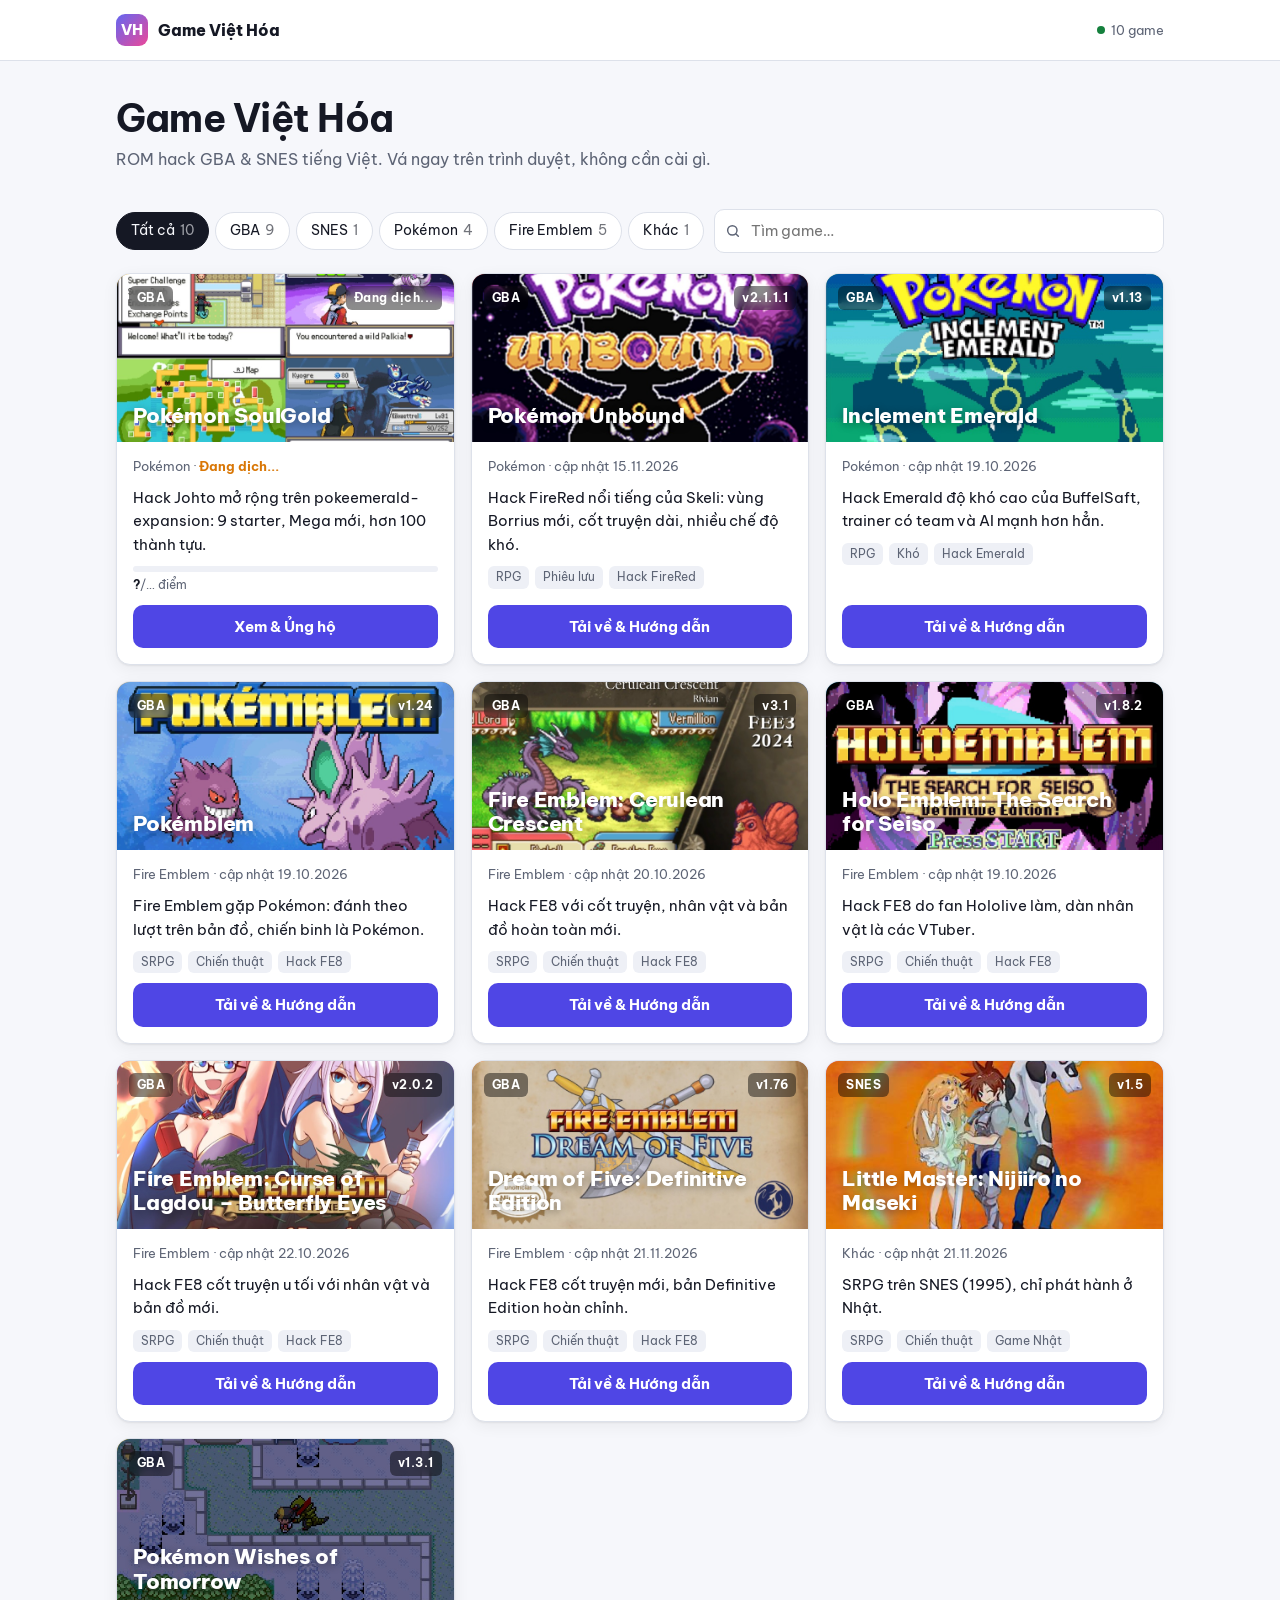
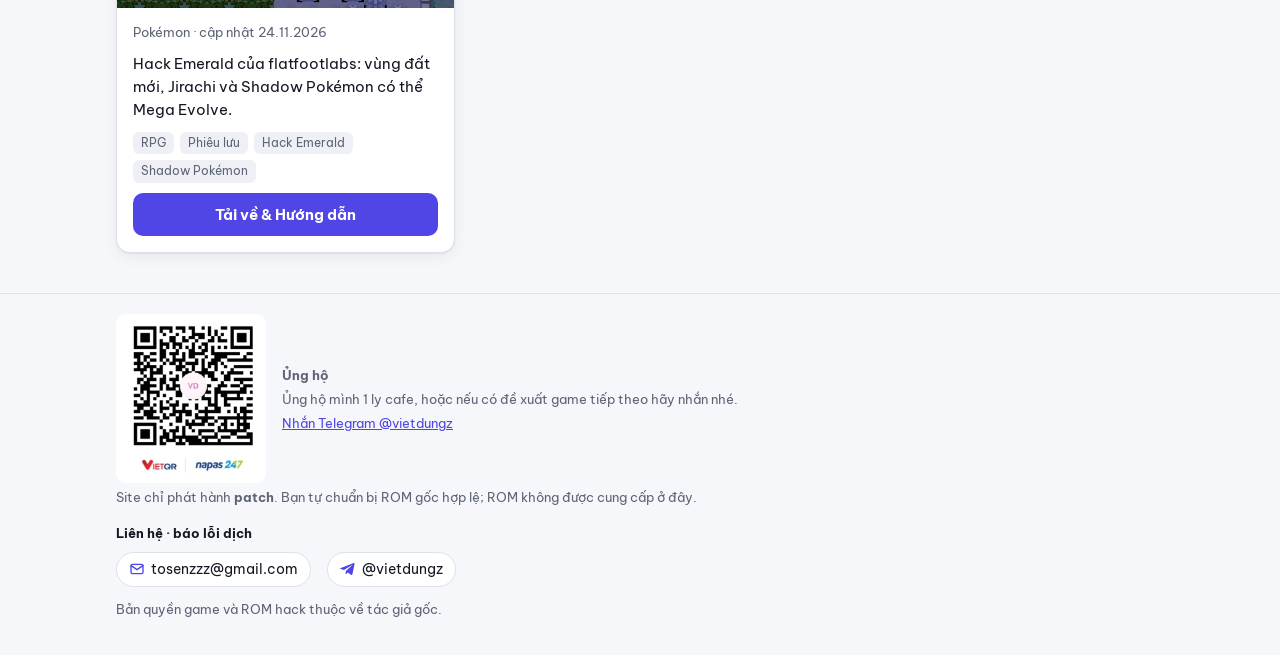
==== commit 1db00d0a: "Thêm trang admin (/admin/), tab lọc tự sinh" ====
--- a/index.html
+++ b/index.html
@@ -22,7 +22,7 @@
 <main class="wrap">
 <section class="hero"><h1>Game Việt Hóa</h1><p>ROM hack GBA &amp; SNES tiếng Việt. Vá ngay trên trình duyệt, không cần cài gì.</p></section>
 <div class="bar-tools">
-  <div class="tabs" role="tablist"><button class="tab" role="tab" data-filter="all">Tất cả <span>10</span></button><button class="tab" role="tab" data-filter="GBA">GBA <span>9</span></button><button class="tab" role="tab" data-filter="SNES">SNES <span>1</span></button><button class="tab" role="tab" data-filter="Pokémon">Pokémon <span>4</span></button><button class="tab" role="tab" data-filter="Fire Emblem">Fire Emblem <span>5</span></button></div>
+  <div class="tabs" role="tablist"><button class="tab" role="tab" data-filter="all">Tất cả <span>10</span></button><button class="tab" role="tab" data-filter="GBA">GBA <span>9</span></button><button class="tab" role="tab" data-filter="SNES">SNES <span>1</span></button><button class="tab" role="tab" data-filter="Pokémon">Pokémon <span>4</span></button><button class="tab" role="tab" data-filter="Fire Emblem">Fire Emblem <span>5</span></button><button class="tab" role="tab" data-filter="Khác">Khác <span>1</span></button></div>
   <label class="search"><svg width="16" height="16" viewBox="0 0 24 24" fill="none" stroke="currentColor" stroke-width="2.2" stroke-linecap="round"><circle cx="11" cy="11" r="7"/><path d="m20 20-3.5-3.5"/></svg><input id="q" type="search" placeholder="Tìm game…" aria-label="Tìm game"></label>
 </div>
 <section class="panel admin-panel admin-only" hidden>
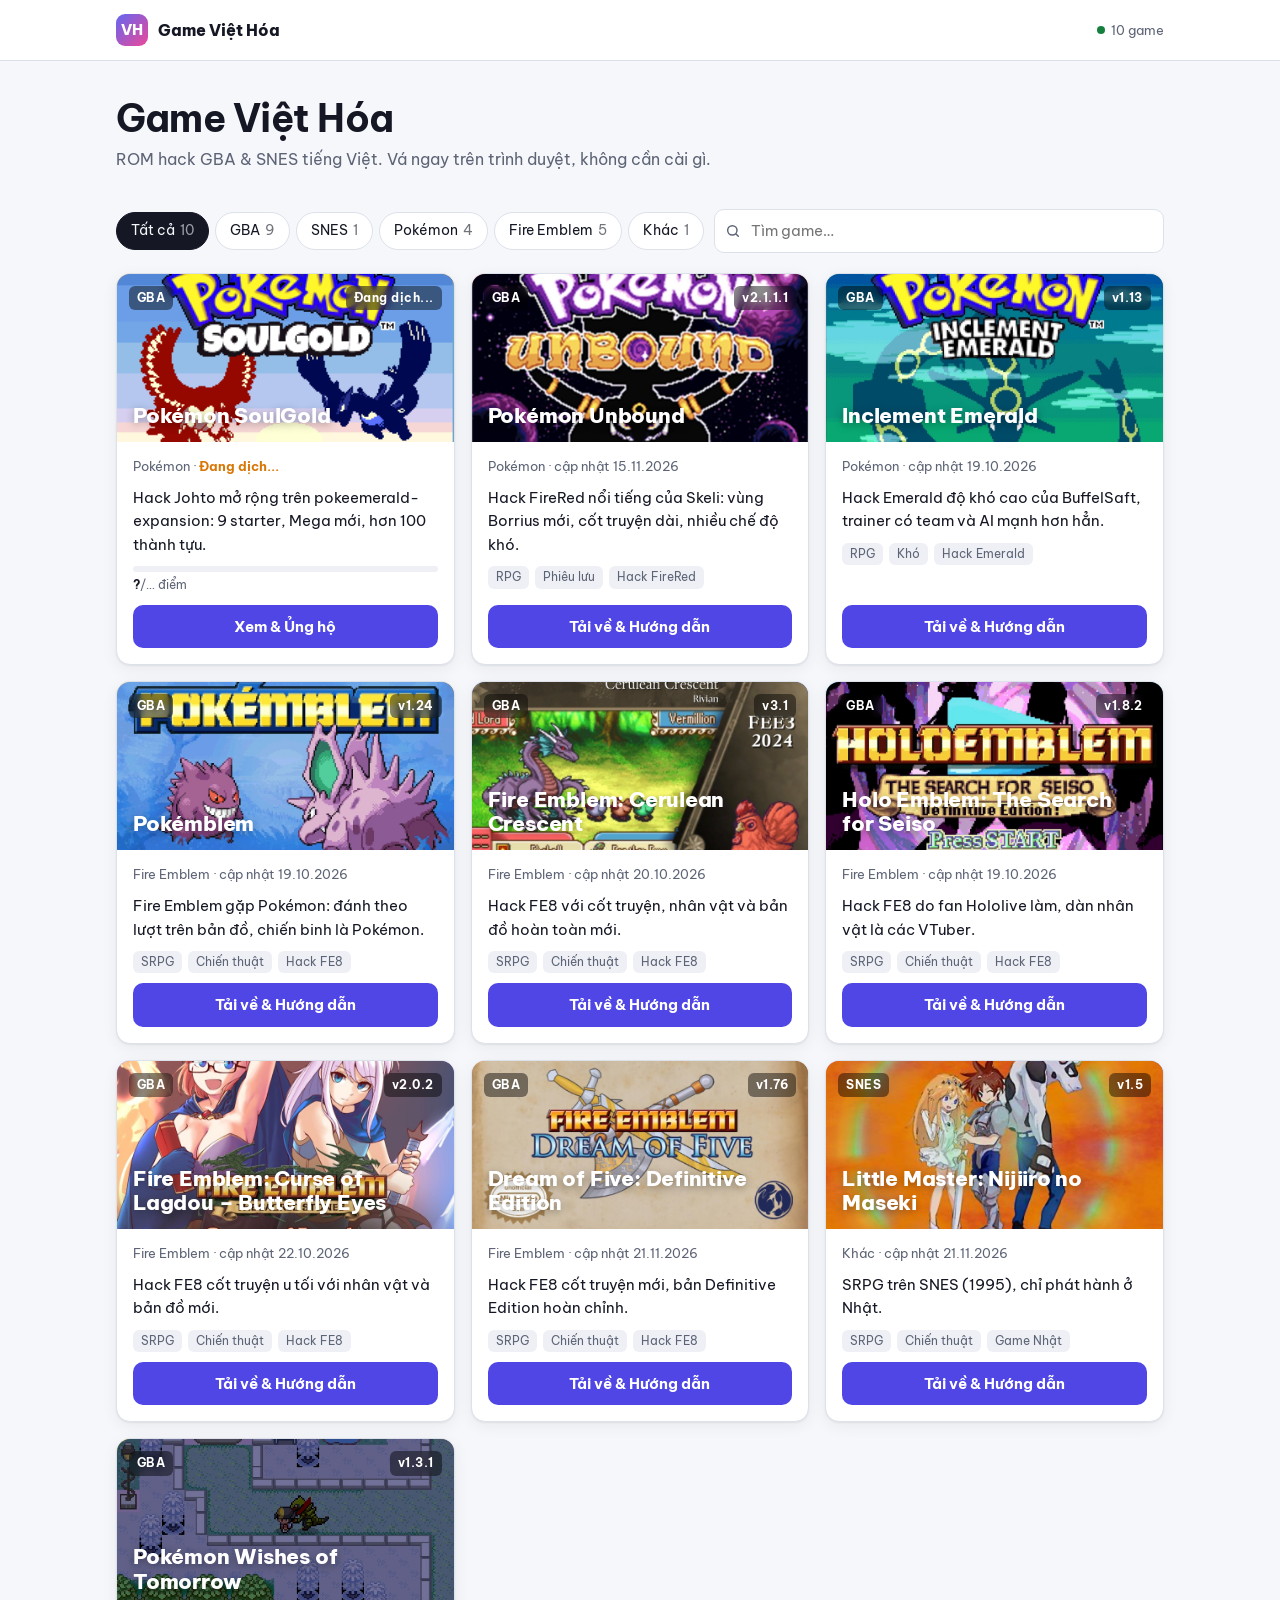
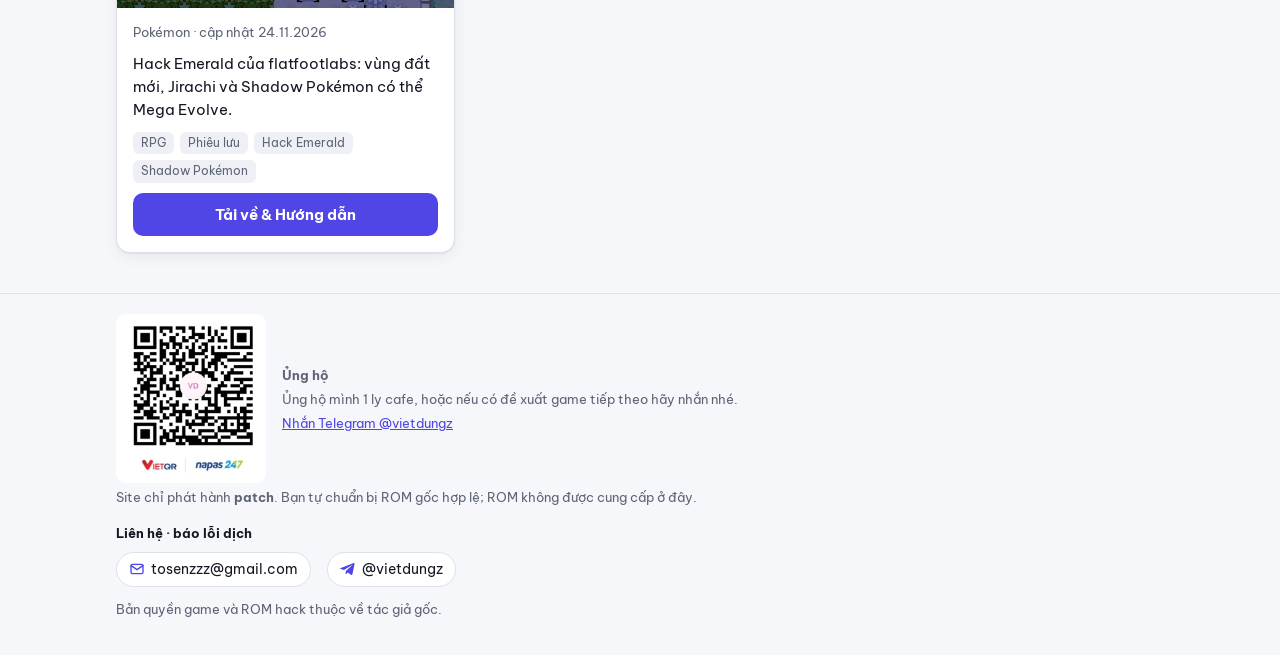
==== commit e2a1363f: "Admin: cập nhật site" ====
--- a/index.html
+++ b/index.html
@@ -35,7 +35,7 @@
 </section>
 <div class="grid"><a class="card" href="game/soulgold/" data-group="GBA Pokémon" data-search="Pokémon SoulGold Pokémon GBA RPG Johto Hack Emerald">
   <div class="cover  has-img" style="--c1:#d4a017;--c2:#6b4b00">
-  <img src="assets/covers/soulgold.jpg" alt="" loading="lazy">
+  <img src="assets/covers/soulgold.png" alt="" loading="lazy">
   <span class="badge">GBA</span><span class="badge r">Đang dịch...</span>
   <div class="t">Pokémon SoulGold</div>
 </div>
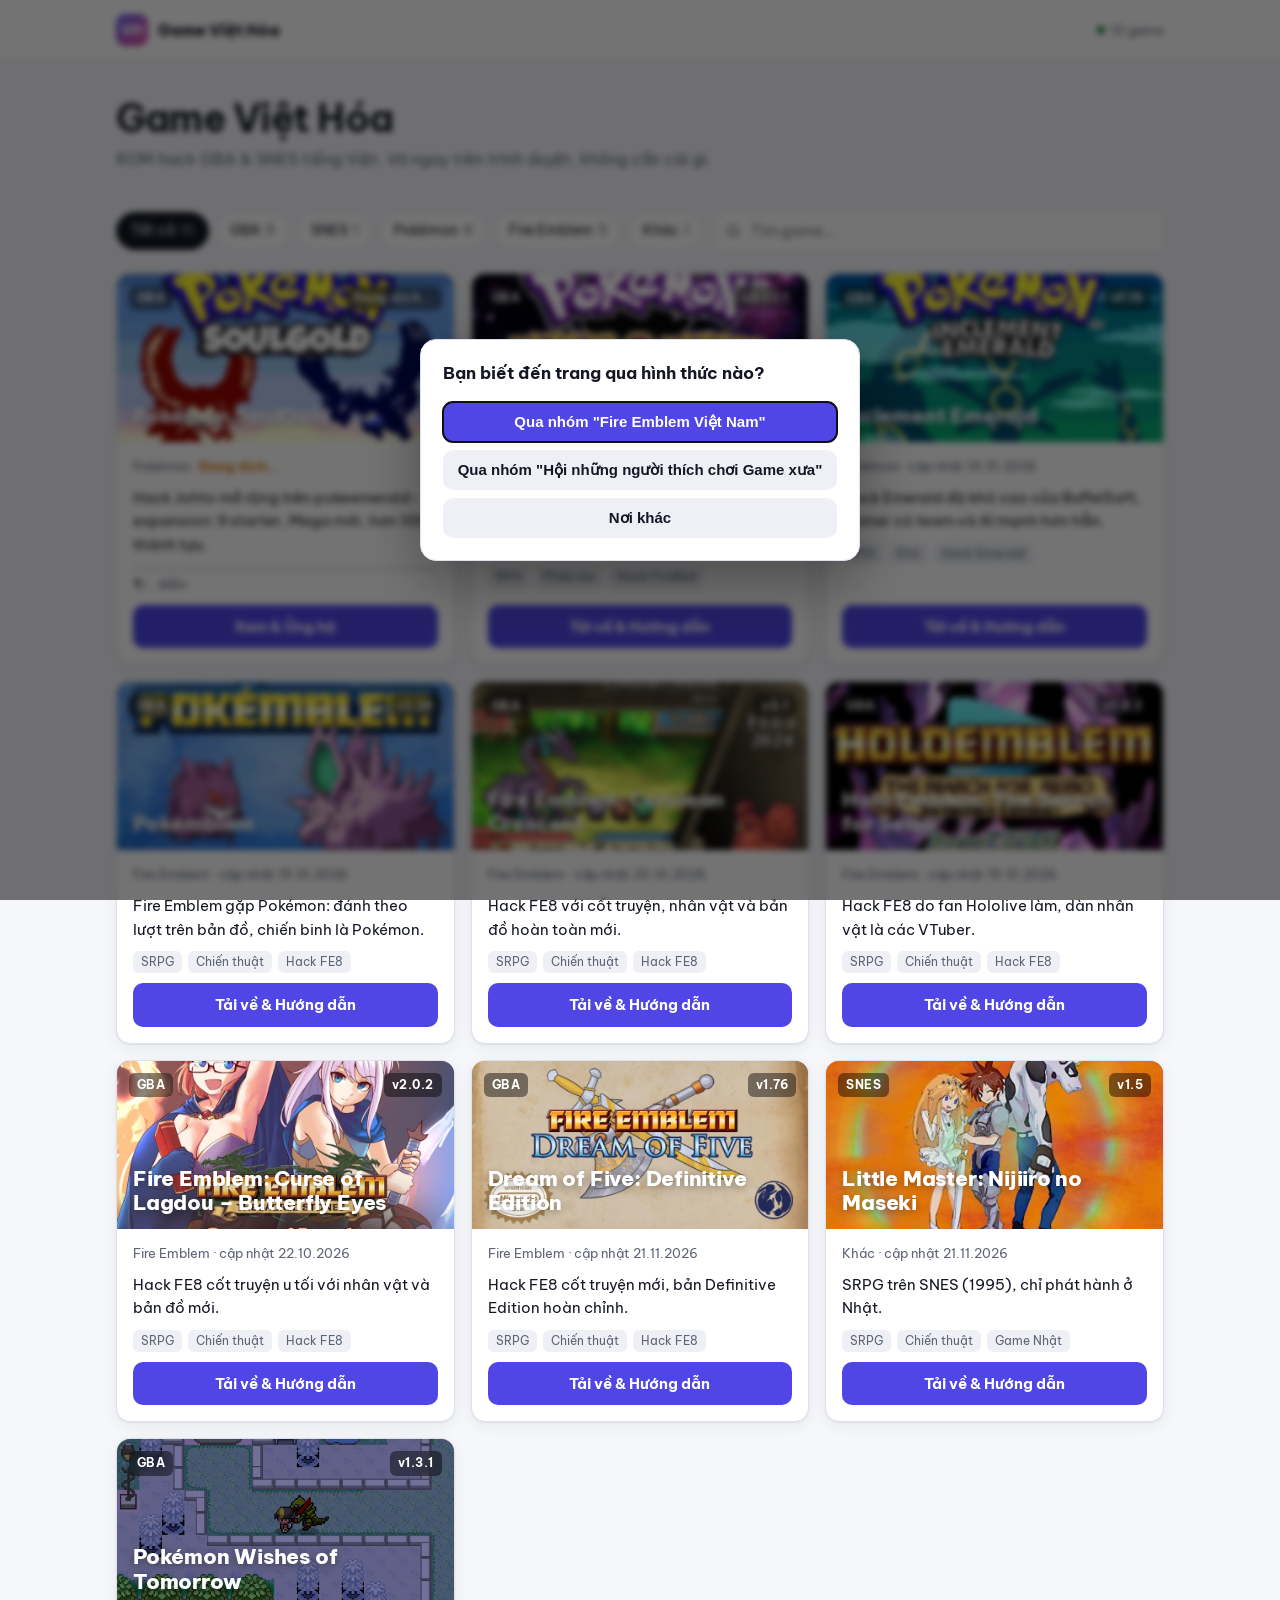
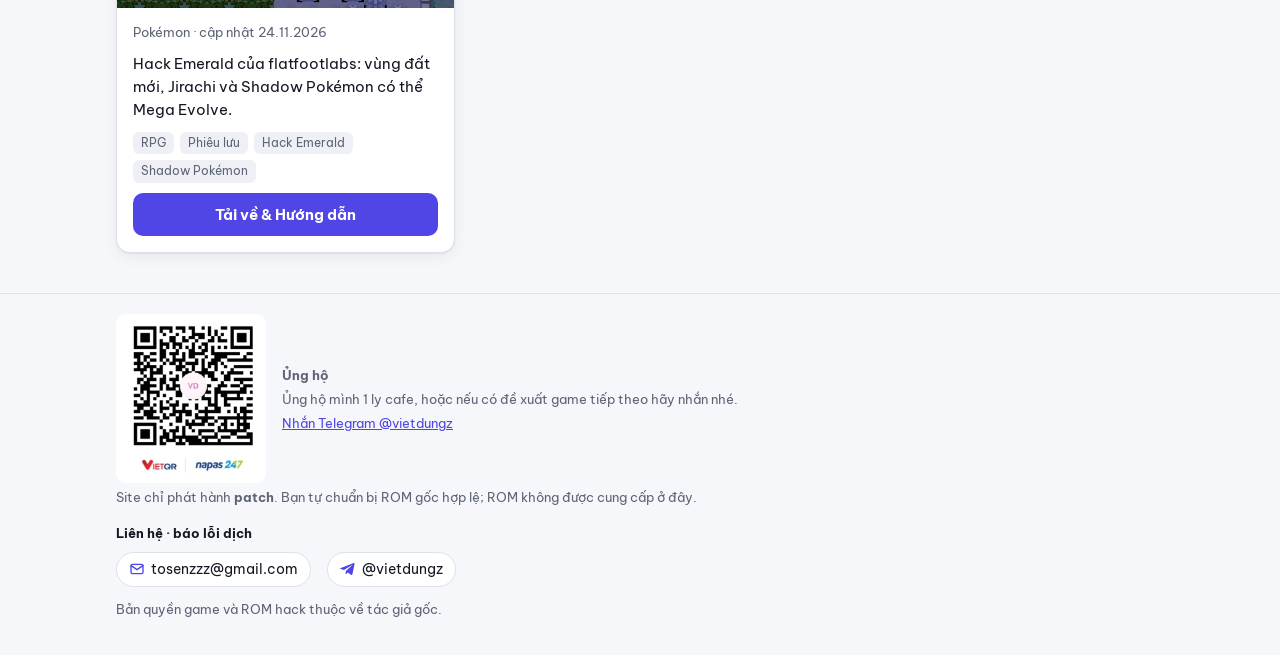
==== commit 0b20a35e: "Admin: cập nhật site" ====
--- a/index.html
+++ b/index.html
@@ -180,5 +180,6 @@
 </div></footer>
 <script src="assets/home.js"></script>
 <script src="assets/funding.js"></script>
+<script src="assets/confirm.js" data-q="Bạn biết đến trang qua hình thức nào?" data-o="[&quot;Qua nhóm \&quot;Fire Emblem Việt Nam\&quot;&quot;,&quot;Qua nhóm \&quot;Hội những người thích chơi Game xưa\&quot;&quot;,&quot;Nơi khác&quot;]" data-w="1" data-e="Xin lỗi, do mình chưa chuẩn bị kịp tài liệu &quot;Chứng minh quá trình thực hiện dự án&quot; theo quy định của nhóm &quot;Fire Emblem Việt Nam&quot; nên mình không cung cấp patch cho bạn đc. Mong bạn thông cảm."></script>
 </body>
 </html>
--- a/assets/style.css
+++ b/assets/style.css
@@ -231,3 +231,12 @@
 .admin-panel h2 .more { margin: 0; }
 .admin-panel .fund-admin:first-of-type { border-top: 0; margin-top: 0; padding-top: 0; }
 @media (max-width: 860px) { .cols > aside > #funding { order: 2; } }
+
+/* Hộp xác nhận khi vào trang */
+.vh-lock, .vh-lock body { overflow: hidden; }
+.vh-confirm { position: fixed; inset: 0; z-index: 100; display: grid; place-items: center; padding: 16px; background: rgb(0 0 0 / .55); backdrop-filter: blur(3px); }
+.vh-confirm .box { width: min(440px, 100%); background: var(--surface); color: var(--text); border: 1px solid var(--line); border-radius: 16px; padding: 22px; box-shadow: 0 20px 60px rgb(0 0 0 / .35); }
+.vh-confirm .q { margin: 0 0 16px; font-size: 17px; font-weight: 700; line-height: 1.4; }
+.vh-confirm .opts { display: grid; gap: 8px; }
+.vh-confirm .btn { width: 100%; justify-content: center; text-align: center; padding: 11px 14px; }
+.lock-msg { margin: 0; padding: 12px 14px; border-radius: 10px; background: color-mix(in srgb, var(--err) 12%, transparent); color: var(--err); font-weight: 600; white-space: pre-line; }
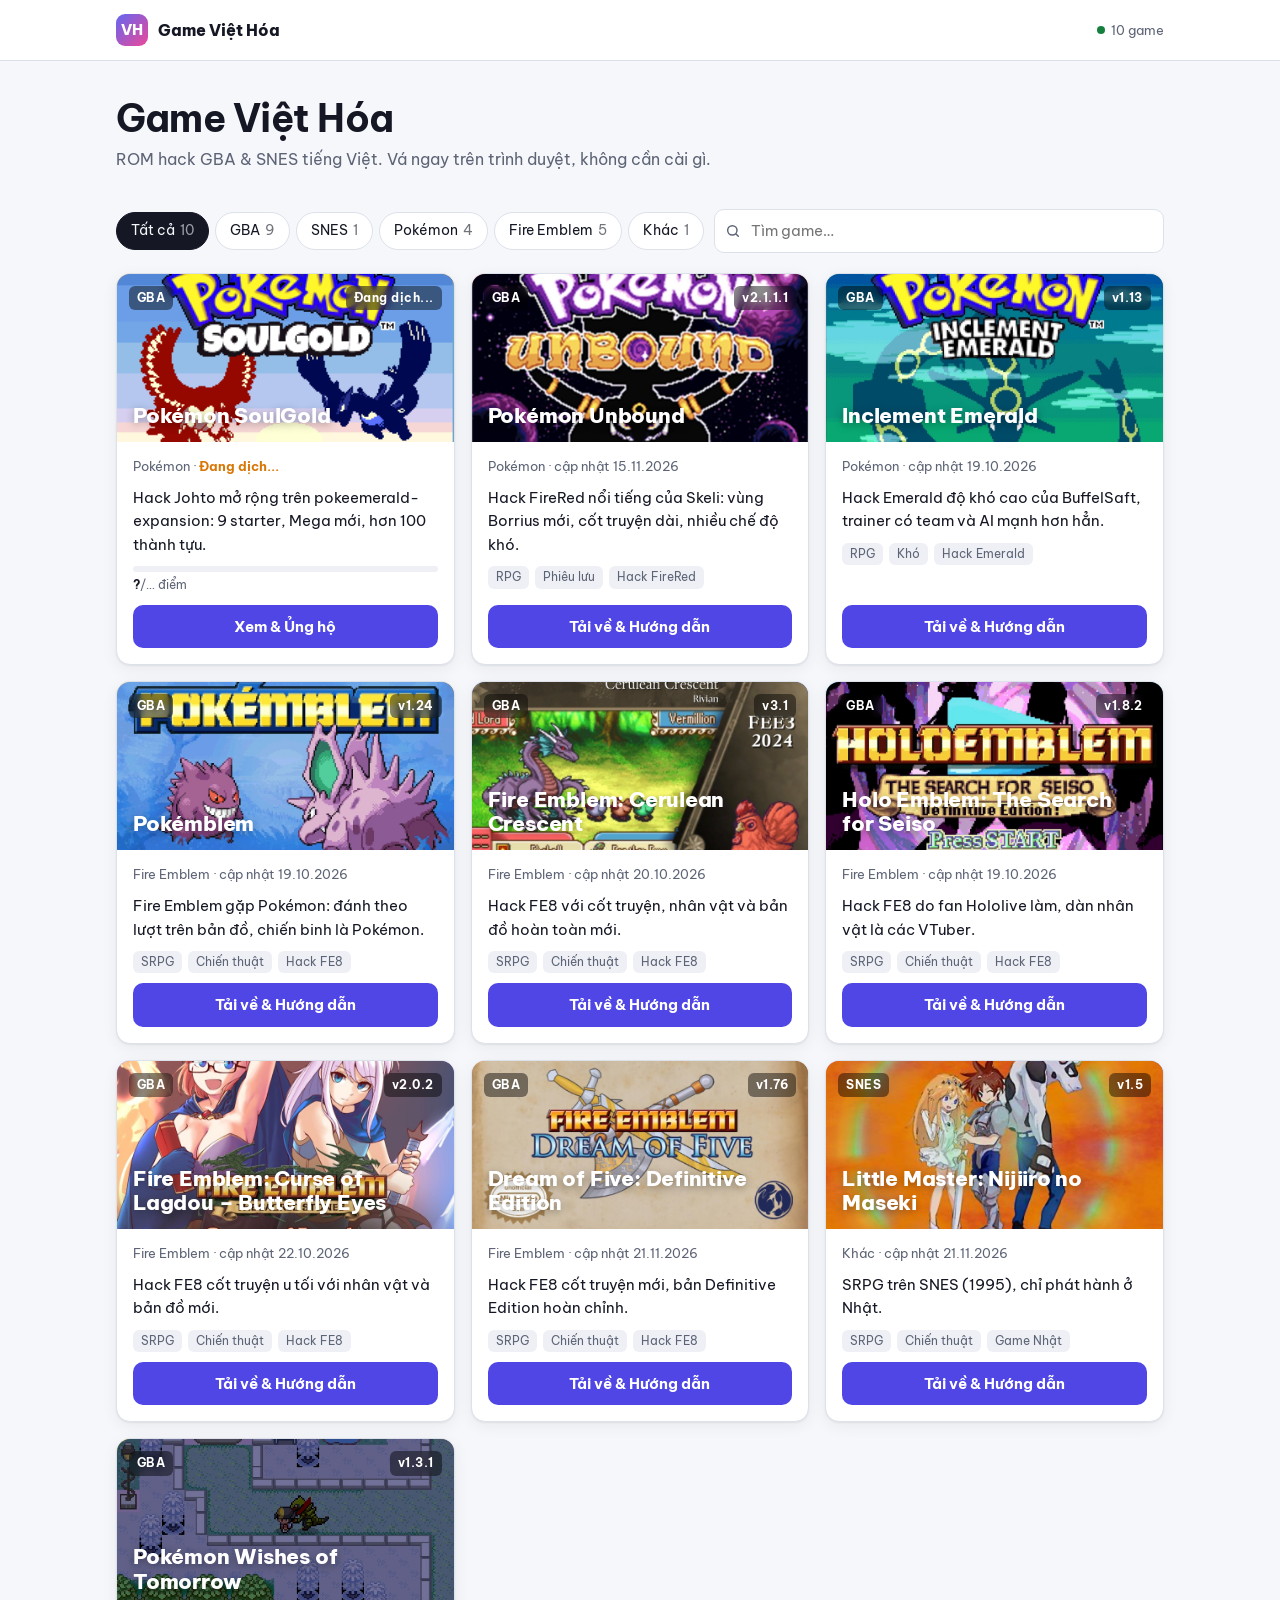
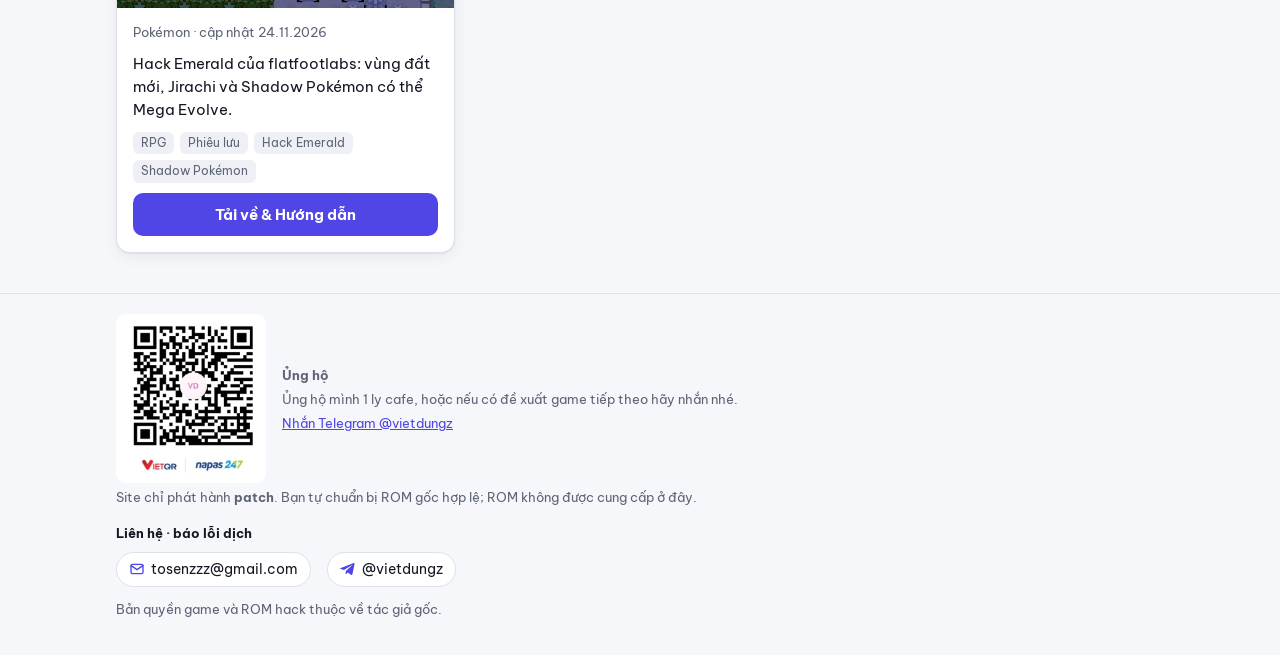
==== commit 31402e5e: "Admin: cập nhật site" ====
--- a/index.html
+++ b/index.html
@@ -180,6 +180,6 @@
 </div></footer>
 <script src="assets/home.js"></script>
 <script src="assets/funding.js"></script>
-<script src="assets/confirm.js" data-q="Bạn biết đến trang qua hình thức nào?" data-o="[&quot;Qua nhóm \&quot;Fire Emblem Việt Nam\&quot;&quot;,&quot;Qua nhóm \&quot;Hội những người thích chơi Game xưa\&quot;&quot;,&quot;Nơi khác&quot;]" data-w="1" data-e="Xin lỗi, do mình chưa chuẩn bị kịp tài liệu &quot;Chứng minh quá trình thực hiện dự án&quot; theo quy định của nhóm &quot;Fire Emblem Việt Nam&quot; nên mình không cung cấp patch cho bạn đc. Mong bạn thông cảm."></script>
+
 </body>
 </html>
